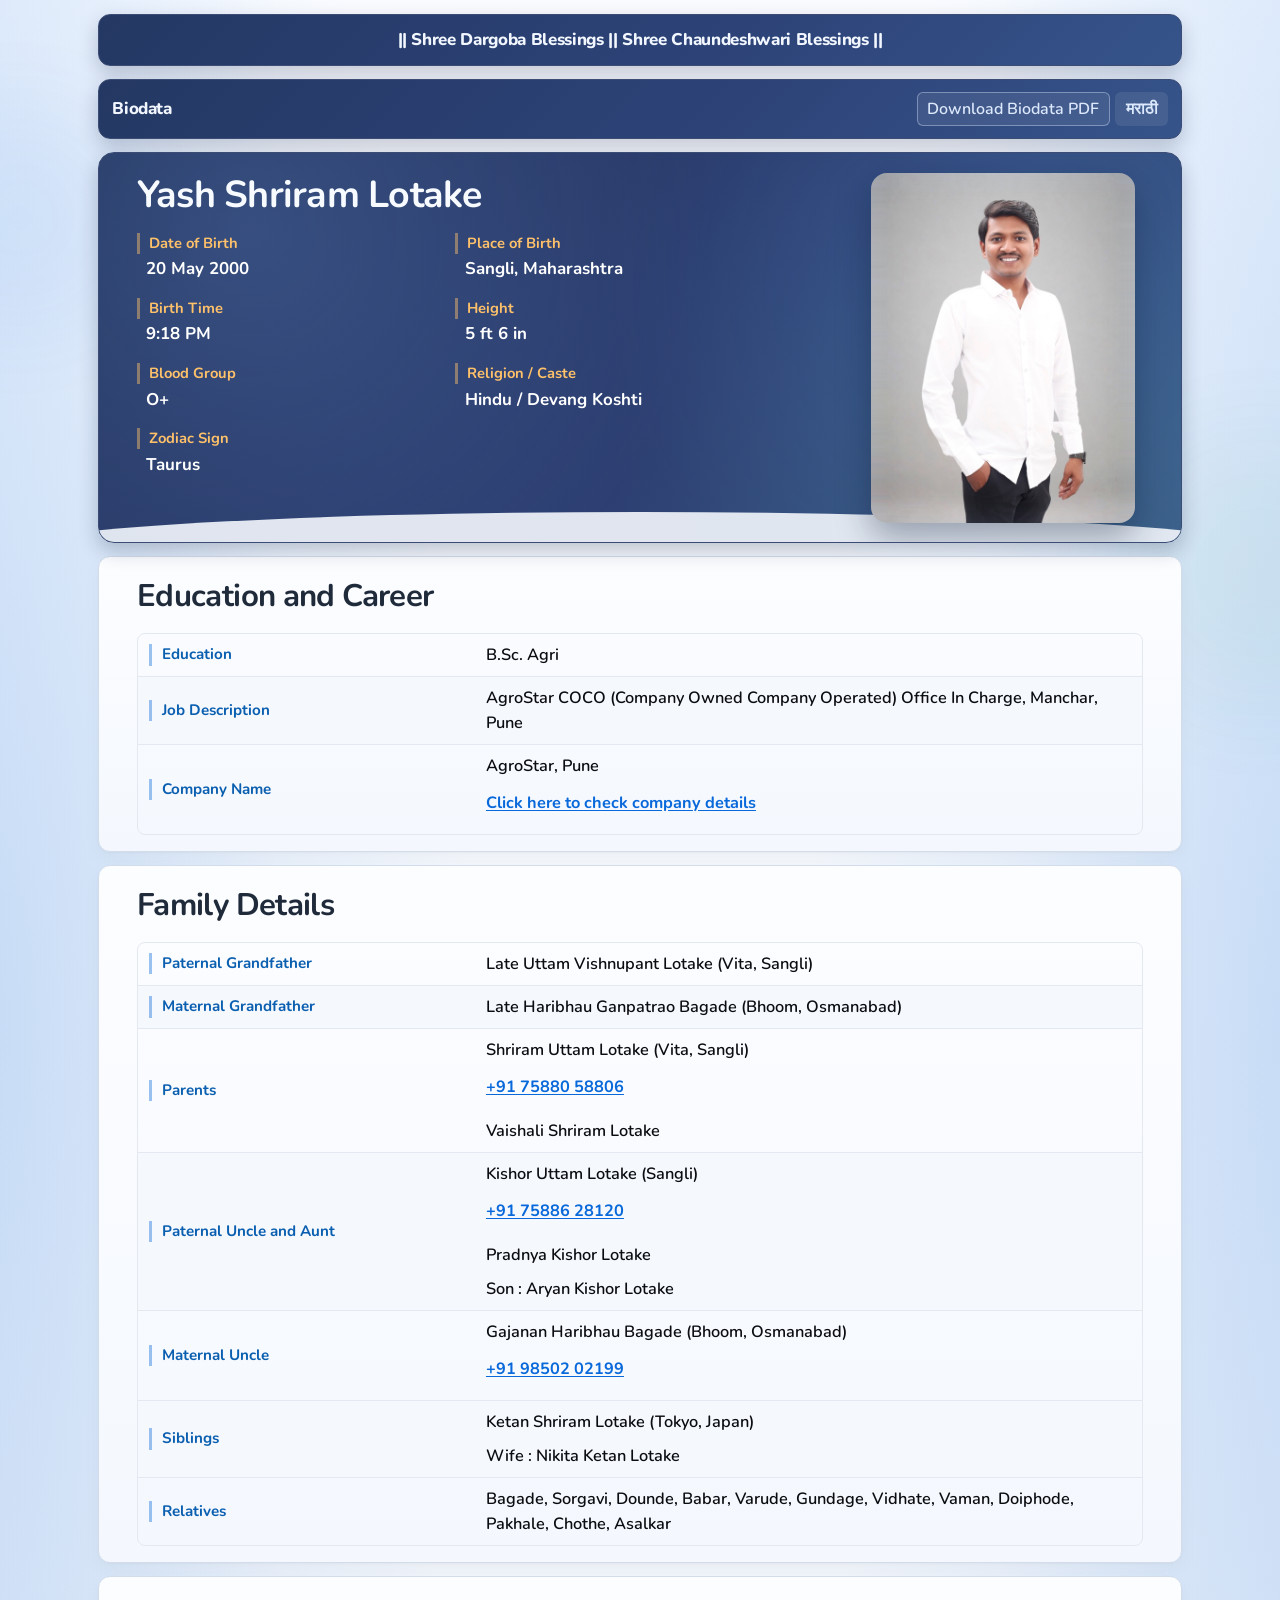
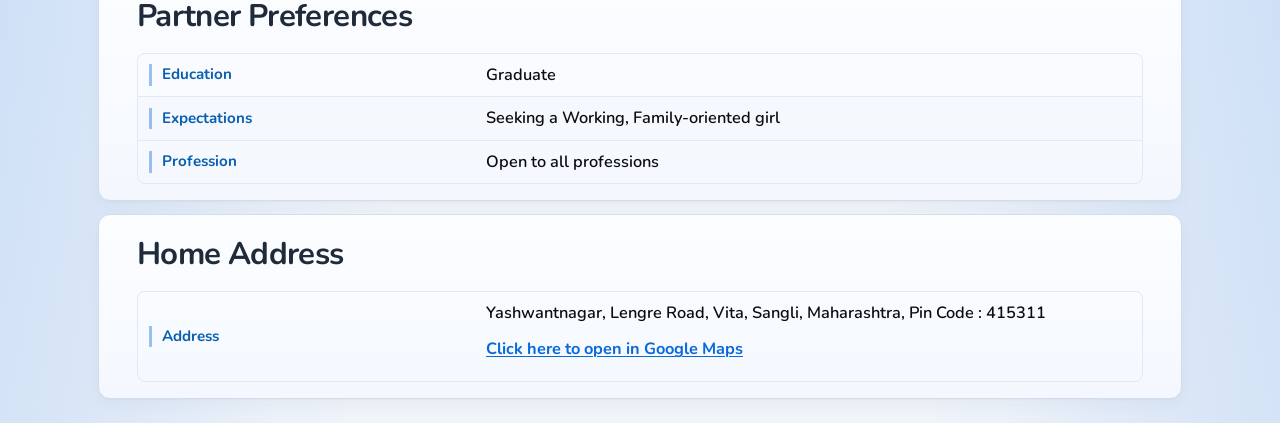
==== english/index.html @ 6226158b "Data format updated" ====
<!DOCTYPE html>
<html lang="en">
  <head>
    <meta charset="UTF-8" />
    <meta name="viewport" content="width=device-width, initial-scale=1.0, viewport-fit=cover" />
    <meta
      name="description"
      content="Marriage biodata for Yash Lotake — basic profile, family details, education, career, and partner preferences."
    />
    <title>Yash Lotake | Marriage Biodata</title>
    <meta name="color-scheme" content="light" />
    <meta name="theme-color" content="#243863" />
    <!-- Shared by direct link, not meant to be found via search (personal phone numbers below). -->
    <meta name="robots" content="noindex, nofollow" />

    <!-- TODO: replace USERNAME with your GitHub username in every absolute URL on this page. -->
    <link rel="canonical" href="https://USERNAME.github.io/biodata/english/index.html" />
    <link rel="alternate" hreflang="en" href="https://USERNAME.github.io/biodata/english/index.html" />
    <link rel="alternate" hreflang="mr" href="https://USERNAME.github.io/biodata/marathi/index.html" />
    <link rel="alternate" hreflang="x-default" href="https://USERNAME.github.io/biodata/" />

    <meta property="og:type" content="profile" />
    <meta property="og:site_name" content="Yash Lotake Biodata" />
    <meta property="og:title" content="Yash Lotake | Marriage Biodata" />
    <meta
      property="og:description"
      content="Basic profile, family details, education, career, and partner preferences."
    />
    <meta property="og:url" content="https://USERNAME.github.io/biodata/english/index.html" />
    <meta property="og:image" content="https://USERNAME.github.io/biodata/assets/Biodata_Image.jpg" />
    <meta property="og:image:width" content="890" />
    <meta property="og:image:height" content="1187" />
    <meta property="og:image:alt" content="Yash Lotake" />
    <meta property="og:locale" content="en_IN" />
    <meta property="og:locale:alternate" content="mr_IN" />
    <meta name="twitter:card" content="summary_large_image" />

    <link rel="icon" href="data:image/svg+xml,%3Csvg xmlns='http://www.w3.org/2000/svg' viewBox='0 0 100 100'%3E%3Crect width='100' height='100' rx='22' fill='%230969da'/%3E%3Ctext x='50' y='70' font-family='Arial, sans-serif' font-size='58' font-weight='700' fill='white' text-anchor='middle'%3EY%3C/text%3E%3C/svg%3E" />
    <link rel="preconnect" href="https://fonts.googleapis.com" />
    <link rel="preconnect" href="https://fonts.gstatic.com" crossorigin />
    <!-- Identical request on all three pages so both languages render from the
         same two families and share one cache entry. Devanagari earns its place
         here too: without it the मराठी switch falls back to a system face. -->
    <link
      href="https://fonts.googleapis.com/css2?family=Noto+Serif+Devanagari:wght@400;600;700;800&family=Nunito:wght@400;600;700;800&display=swap"
      rel="stylesheet"
    />
    <link rel="preload" as="image" href="../assets/Biodata_Image-560.jpg" fetchpriority="high" />
    <link rel="stylesheet" href="../styles.css" />
  </head>
  <body>
    <div class="orb orb-a" aria-hidden="true"></div>
    <div class="orb orb-b" aria-hidden="true"></div>

    <a class="skip-link" href="#profile">Skip to biodata</a>

    <div class="page-wrap">
      <!-- Family deities' invocation. A plain div, not a second <header>: two
           headers side by side would expose two banner landmarks. -->
      <div class="topbar topbar-invocation">
        <p class="brand">|| Shree Dargoba Blessings || Shree Chaundeshwari Blessings ||</p>
      </div>
      <header class="topbar">
        <div class="brand-block">
          <p class="brand">Biodata</p>
        </div>
        <nav aria-label="Primary">
          <!-- Wears the same pill as the language switch beside it. A label this
               long no longer fits one row on a 320px phone, which is why the bar
               wraps (see .topbar) and the two pills drop to a second row there. -->
          <button class="lang-switch print-btn" type="button" data-print-page>Download Biodata PDF</button>
          <a class="lang-switch" href="../marathi/index.html" lang="mr" hreflang="mr">मराठी</a>
        </nav>
      </header>

      <!-- Shown only where the button cannot work: Chrome, Firefox and Edge on
           iPhone are all Safari's engine in a different wrapper, and none of
           them implement window.print(), so the tap would otherwise do nothing
           at all. Hidden by default so it never appears where printing works. -->
      <p class="print-hint" id="print-hint" hidden>
        This browser can’t save the page as a PDF. Open the page in
        <strong>Safari</strong> and tap the button again — or use this browser’s
        <strong>Share</strong> menu, choose <strong>Print</strong>, then share the
        preview to <strong>Save to Files</strong>.
      </p>

      <main>
        <section class="hero" id="profile" aria-labelledby="profile-heading">
          <div class="hero-content">
            <h1 id="profile-heading">Yash Shriram Lotake</h1>
            <dl class="hero-stats">
              <div>
                <dt class="hero-stats-label">Date of Birth</dt>
                <dd class="hero-stats-value">
                  <time datetime="2000-05-20">20 May 2000</time>
                </dd>
              </div>
              <div>
                <dt class="hero-stats-label">Place of Birth</dt>
                <dd class="hero-stats-value">Sangli, Maharashtra</dd>
              </div>
              <div>
                <dt class="hero-stats-label">Birth Time</dt>
                <dd class="hero-stats-value">9:18 PM</dd>
              </div>
              <div>
                <dt class="hero-stats-label">Height</dt>
                <dd class="hero-stats-value">5 ft 6 in</dd>
              </div>
              <div>
                <dt class="hero-stats-label">Blood Group</dt>
                <dd class="hero-stats-value">O+</dd>
              </div>
              <div>
                <dt class="hero-stats-label">Religion / Caste</dt>
                <dd class="hero-stats-value">Hindu / Devang Koshti</dd>
              </div>
              <div>
                <dt class="hero-stats-label">Zodiac Sign</dt>
                <dd class="hero-stats-value">Taurus</dd>
              </div>
            </dl>
          </div>

          <aside class="hero-panel">
            <!-- The two shots cross-fade on a CSS-only 6s loop, 3s each. The
                 second is decorative: it is the same person, so announcing it
                 again would only repeat the first one's alt text. -->
            <div class="photo-card">
              <img
                class="profile-photo"
                src="../assets/Biodata_Image-560.jpg"
                srcset="../assets/Biodata_Image-560.jpg 560w, ../assets/Biodata_Image.jpg 890w"
                sizes="(max-width: 700px) 62vw, 280px"
                width="890"
                height="1184"
                alt="Yash Lotake"
                loading="eager"
                fetchpriority="high"
                decoding="async"
              />
              <img
                class="profile-photo"
                src="../assets/Biodata_Image_1-560.jpg"
                srcset="../assets/Biodata_Image_1-560.jpg 560w, ../assets/Biodata_Image_1.jpg 890w"
                sizes="(max-width: 700px) 62vw, 280px"
                width="890"
                height="1184"
                alt=""
                aria-hidden="true"
                loading="lazy"
                decoding="async"
              />
            </div>
          </aside>
        </section>

        <section class="section" id="education-career" aria-labelledby="education-heading">
          <div class="section-head">
            <h2 id="education-heading">Education and Career</h2>
          </div>
          <dl class="detail-grid">
            <div class="detail-row">
              <dt class="detail-key">Education</dt>
              <dd class="detail-value">B.Sc. Agri</dd>
            </div>
            <div class="detail-row">
              <dt class="detail-key">Job Description</dt>
              <dd class="detail-value">AgroStar COCO (Company Owned Company Operated) Office In Charge, Manchar, Pune</dd>
            </div>
            <div class="detail-row">
              <dt class="detail-key">Company Name</dt>
              <dd class="detail-value detail-value-stacked">
                <span>AgroStar, Pune</span>
                <a href="https://corporate.agrostar.in/" target="_blank" rel="noopener noreferrer">Click here to check company details</a>
              </dd>
            </div>
          </dl>
        </section>

        <section class="section" id="family" aria-labelledby="family-heading">
          <div class="section-head">
            <h2 id="family-heading">Family Details</h2>
          </div>
          <dl class="detail-grid">
            <div class="detail-row">
              <dt class="detail-key">Paternal Grandfather</dt>
              <dd class="detail-value detail-value-stacked">
                <span>Late Uttam Vishnupant Lotake (Vita, Sangli)</span>
              </dd>
            </div>
            <div class="detail-row">
              <dt class="detail-key">Maternal Grandfather</dt>
              <dd class="detail-value detail-value-stacked">
                <span>Late Haribhau Ganpatrao Bagade (Bhoom, Osmanabad)</span>
              </dd>
            </div>
            <div class="detail-row">
              <dt class="detail-key">Parents</dt>
              <dd class="detail-value detail-value-multi">
                <div class="detail-value-stacked">
                  <span>Shriram Uttam Lotake (Vita, Sangli)</span>
                  <span><a href="tel:+917588058806">+91 75880 58806</a></span>
                </div>
                <div class="detail-value-stacked">
                  <span>Vaishali Shriram Lotake</span>
                </div>
              </dd>
            </div>
            <div class="detail-row">
              <dt class="detail-key">Paternal Uncle and Aunt</dt>
              <dd class="detail-value detail-value-multi">
                <div class="detail-value-stacked">
                  <span>Kishor Uttam Lotake (Sangli)</span>
                  <span><a href="tel:+917588628120">+91 75886 28120</a></span>
                </div>
                <div class="detail-value-stacked">
                  <span>Pradnya Kishor Lotake</span>
                </div>
                <div class="detail-value-stacked">
                  <span>Son : Aryan Kishor Lotake</span>
                </div>
              </dd>
            </div>
            <div class="detail-row">
              <dt class="detail-key">Maternal Uncle</dt>
              <dd class="detail-value detail-value-multi">
                <div class="detail-value-stacked">
                  <span>Gajanan Haribhau Bagade (Bhoom, Osmanabad)</span>
                  <span><a href="tel:+919850202199">+91 98502 02199</a></span>
                </div>
              </dd>
            </div>
            <div class="detail-row">
              <dt class="detail-key">Siblings</dt>
              <dd class="detail-value detail-value-multi">
                <div class="detail-value-stacked">
                  <span>Ketan Shriram Lotake (Tokyo, Japan)</span>
                </div>
                <div class="detail-value-stacked">
                  <span>Wife : Nikita Ketan Lotake</span>
                </div>
              </dd>
            </div>
            <div class="detail-row">
              <dt class="detail-key">Relatives</dt>
              <dd class="detail-value">Bagade, Sorgavi, Dounde, Babar, Varude, Gundage, Vidhate, Vaman, Doiphode, Pakhale, Chothe, Asalkar</dd>
            </div>
          </dl>
        </section>

        <section class="section split" id="preferences" aria-labelledby="preferences-heading">
          <article>
            <h2 id="preferences-heading">Partner Preferences</h2>
            <dl class="detail-grid">
              <div class="detail-row">
                <dt class="detail-key">Education</dt>
                <dd class="detail-value">Graduate</dd>
              </div>
              <div class="detail-row">
                <dt class="detail-key">Expectations</dt>
                <dd class="detail-value">Seeking a Working, Family-oriented girl</dd>
              </div>
              <div class="detail-row">
                <dt class="detail-key">Profession</dt>
                <dd class="detail-value">Open to all professions</dd>
              </div>
            </dl>
          </article>
        </section>

        <section class="section split" id="address" aria-labelledby="address-heading">
          <article>
            <h2 id="address-heading">Home Address</h2>
            <dl class="detail-grid">
              <div class="detail-row">
                <dt class="detail-key">Address</dt>
                <dd class="detail-value detail-value-stacked">
                  <span>Yashwantnagar, Lengre Road, Vita, Sangli, Maharashtra, Pin Code : 415311</span>
                  <!-- Official Maps URL API rather than a maps.app.goo.gl shortlink: the
                       shortlink dies inside WhatsApp/Instagram in-app browsers, which is
                       where most people open this page from. -->
                  <a href="https://www.google.com/maps/search/?api=1&amp;query=17.2766847%2C74.5416167" target="_blank" rel="noopener noreferrer">Click here to open in Google Maps</a>
                </dd>
              </div>
            </dl>
          </article>
        </section>
      </main>
    </div>

    <!-- The PDF button. window.print() hands the page to the browser's own
         print-to-PDF engine, so the @media print rules in styles.css are what
         shape the file — no library, no server, and the output cannot drift
         from the page. Wired up here rather than with an onclick attribute so
         the button is inert if this never runs, instead of offering a download
         that fails. -->
    <script>
      // Every browser seeds the "Save as PDF" filename from document.title, and
      // nothing else can set it — so the title is swapped for the length of the
      // print call. Restored on afterprint rather than on the next line because
      // Safari returns from print() before the dialog is dismissed, which would
      // put the old title back in time for the save.
      var pdfName = "Yash_Shriram_Lotake_Biodata(English)";
      var pageTitle = document.title;

      // Every browser on iPhone and iPad is Safari's engine in someone else's
      // wrapper, and only Safari itself wires window.print() up to the print
      // sheet. In Chrome, Firefox and Edge there the function exists but does
      // nothing, so a feature test cannot catch it — the wrapper has to be named.
      // Everywhere else, including Chrome on Android, printing works.
      var iosWrapper = /CriOS|FxiOS|EdgiOS|OPiOS|GSA/.test(navigator.userAgent);

      document.querySelector("[data-print-page]").addEventListener("click", function () {
        if (iosWrapper || typeof window.print !== "function") {
          // Say so, rather than leaving a button that swallows the tap.
          document.getElementById("print-hint").hidden = false;
          return;
        }
        document.title = pdfName;
        window.print();
      });

      window.addEventListener("afterprint", function () {
        document.title = pageTitle;
      });
    </script>
  </body>
</html>
---- styles.css ----
:root {
  color-scheme: light;

  /* Surfaces */
  --bg: #eff3fa;
  --surface: #fcfdff;
  --surface-soft: #f4f8fe;
  --zebra: #f5f8fd;

  /* Ink */
  --text: #1f2a3a;
  --text-strong: #0b0d10;
  --muted: #43556d;

  /* Lines */
  --line: #d2dcea;
  --line-soft: #e4e9f1;

  /* Brand navy — used by the topbar and hero */
  --navy-1: #22325a;
  --navy-2: #2d3f72;
  --navy-3: #355383;
  --navy-topbar-1: #243863;
  --navy-topbar-2: #2d4378;
  --navy-topbar-3: #36548a;
  --navy-line: #3b4d74;
  --on-navy: #f7fbff;
  --on-navy-dim: #dce8fb;

  /* Accents */
  --accent: #2da44e;
  --accent-2: #0969da;
  --accent-ink: #0b5fb0;
  --gold: #ffc169;

  --radius-sm: 8px;
  --radius-md: 12px;
  --radius-lg: 16px;
  --content-max: 1120px;
  --gutter: clamp(0.65rem, 2.6vw, 1.1rem);
  /* Horizontal inset shared by the hero and every section below it, so section
     content starts where the hero's text starts and ends where its photo ends. */
  --pad-x: 2.4rem;
  /* Gap from a block's title to the first key beneath it — hero h1 and every
     section h2 share it so the vertical rhythm matches. */
  --title-gap: 1rem;
  --tap: 44px; /* WCAG 2.5.8 minimum touch target */
  /* The single knob for the photo's size. Fluid while it sits beside the text so
     a tablet keeps both columns; the stacked phone layout pins it (see 700px). */
  --photo-w: clamp(200px, 26vw, 280px);
  --shadow: 0 1px 2px rgba(27, 31, 36, 0.03), 0 6px 14px rgba(140, 149, 159, 0.08);
  --shadow-navy: 0 8px 20px rgba(10, 24, 58, 0.22);
}

* {
  box-sizing: border-box;
}

*::before,
*::after {
  box-sizing: border-box;
}

html {
  scroll-behavior: smooth;
  /* No `font-size` here on purpose: pinning it to 16px would override the
     reader's own browser font-size setting. Everything below is rem-based. */
  -webkit-text-size-adjust: 100%;
}

@media (prefers-reduced-motion: reduce) {
  html {
    scroll-behavior: auto;
  }

  *,
  *::before,
  *::after {
    animation-duration: 0.01ms !important;
    animation-iteration-count: 1 !important;
    transition-duration: 0.01ms !important;
  }
}

body {
  margin: 0;
  font-family: "Nunito", "Segoe UI", Helvetica, Arial, sans-serif;
  font-size: 1.01rem;
  color: var(--text);
  background:
    radial-gradient(60% 120% at 0% 50%, rgba(9, 105, 218, 0.12) 0%, rgba(9, 105, 218, 0) 62%),
    radial-gradient(60% 120% at 100% 50%, rgba(9, 105, 218, 0.12) 0%, rgba(9, 105, 218, 0) 62%),
    linear-gradient(90deg, rgba(9, 105, 218, 0.08) 0%, rgba(9, 105, 218, 0) 22%, rgba(9, 105, 218, 0) 78%, rgba(9, 105, 218, 0.08) 100%),
    linear-gradient(180deg, #f9fbff 0%, var(--bg) 100%);
  min-height: 100vh;
  min-height: 100dvh;
  /* `clip` rather than `hidden`: it contains the blurred orbs without turning
     the body into a scroll container, so `position: sticky` keeps working.
     `hidden` first as the fallback — engines that predate `clip` (Safari 15 and
     earlier, so iPhones a couple of iOS versions back) drop the line they do not
     understand and keep this one, which contains the orbs just as well. */
  overflow-x: hidden;
  overflow-x: clip;
}

/* Devanagari pages opt in by setting lang="mr" on <html>. Noto Serif Devanagari
   rather than a sans companion to Nunito: both shape ष्ट्र (महाराष्ट्र) the same
   way, but the sans draws the stacked ट्र small and indistinct at body size, to
   the point of reading as the wrong letter. Legibility of the script beats
   matching the Latin page's texture. Spacing stays at the shared values, so the
   two pages still line up row for row. */
:lang(mr) body,
:lang(mr) h1,
:lang(mr) h2,
:lang(mr) h3,
:lang(mr) .brand {
  font-family: "Noto Serif Devanagari", "Nunito", "Segoe UI", sans-serif;
}

:lang(mr) body {
  font-feature-settings: "liga" 1, "clig" 1, "locl" 1;
  text-rendering: optimizeLegibility;
}

h1,
h2,
h3,
.brand {
  font-family: inherit;
  letter-spacing: -0.02em;
}

p,
li,
dd {
  line-height: 1.56;
  overflow-wrap: break-word;
}

a {
  color: inherit;
  text-decoration: none;
  /* Kills the ~300ms tap delay some Android browsers still apply, and replaces
     the default grey flash with the page's own blue. */
  touch-action: manipulation;
  -webkit-tap-highlight-color: rgba(9, 105, 218, 0.18);
}

:focus-visible {
  outline: 2px solid var(--accent-2);
  outline-offset: 2px;
  border-radius: 4px;
}

img {
  max-width: 100%;
  height: auto;
  display: block;
}

/* Keyboard users can jump straight past the nav to the biodata itself. */
.skip-link {
  position: absolute;
  left: 0.5rem;
  top: -100%;
  z-index: 999;
  padding: 0.7rem 1rem;
  border-radius: var(--radius-sm);
  background: var(--accent-2);
  color: #fff;
  font-weight: 700;
  transition: top 0.15s ease;
}

.skip-link:focus {
  top: 0.5rem;
}

.page-wrap {
  width: min(var(--content-max), 100%);
  margin: 0 auto;
  /* env() is 0 everywhere except a notched/rounded phone, where `max()` widens
     the gutter so a landscape iPhone can't tuck a card under the sensor housing
     or the home indicator. Needs `viewport-fit=cover` on the viewport meta. */
  padding: 0.9rem max(var(--gutter), env(safe-area-inset-right)) calc(1.5rem + env(safe-area-inset-bottom))
    max(var(--gutter), env(safe-area-inset-left));
}

.topbar {
  display: flex;
  align-items: center;
  justify-content: space-between;
  /* Was nowrap back when the bar held only the brand and the language switch.
     With the PDF button beside the switch the three no longer fit a 320px
     phone, and nowrap does not fail gracefully: flexbox crushes the pills into
     the brand until the text overlaps. Wrapping only engages when the row
     genuinely runs out of width, so wide screens are untouched and a narrow one
     drops the pills onto their own right-aligned second row. */
  flex-wrap: wrap;
  gap: 0.7rem;
  margin-bottom: 0.85rem;
  padding: 0.72rem 0.85rem;
  border-radius: var(--radius-md);
  border: 1px solid var(--navy-line);
  background: linear-gradient(135deg, var(--navy-topbar-1) 0%, var(--navy-topbar-2) 58%, var(--navy-topbar-3) 100%);
  box-shadow: var(--shadow-navy);
  /* Prefixed first: Safari on both macOS and iOS still ships this only behind
     -webkit-, so without it the bar loses the blur on every Apple device. */
  -webkit-backdrop-filter: blur(4px);
  backdrop-filter: blur(4px);
}

.topbar .brand {
  color: #f2f7ff;
}

/* The invocation bar carries one line and no switch, so the two-item
   space-between layout has nothing to push apart — centre it instead. */
.topbar-invocation {
  justify-content: center;
  text-align: center;
}

/* Give the line the whole row, so the centring is done by `text-align` on each
   line rather than by however flexbox distributes the leftover space. The two
   part company as soon as the text wraps — which it does at iPhone widths,
   where the invocation runs to two lines and the bar was left looking
   off-centre. `min-width: 0` is the other half: without it a flex item refuses
   to shrink below its longest word, so on a narrow screen the line overflowed
   the bar to the right instead of wrapping inside it. */
.topbar-invocation .brand {
  flex: 1 1 100%;
  min-width: 0;
}

/* Only ever visible after a tap the browser could not honour, so it is styled as
   a quiet note rather than an alert — nothing has gone wrong, the reader just
   needs a different route to the same file. Sits directly under the bar holding
   the button it explains. */
.print-hint {
  margin: -0.35rem 0 0.85rem;
  padding: 0.6rem 0.8rem;
  border: 1px solid var(--line);
  border-left: 3px solid var(--accent-2);
  border-radius: var(--radius-sm);
  background: var(--surface);
  color: var(--muted);
  font-size: 0.95rem;
  line-height: 1.5;
}

.print-hint strong {
  color: var(--text-strong);
}

.topbar :focus-visible,
.hero :focus-visible {
  outline-color: #ffffff;
}

.brand {
  margin: 0;
  font-size: 1.06rem;
  font-weight: 800;
}

.brand-block {
  display: grid;
  gap: 0.2rem;
  align-content: center;
  /* Lets the brand be the side that gives if a width ever gets tight, so the
     switch keeps its full pill instead of being squeezed. */
  min-width: 0;
}

/* Scoped to .topbar on purpose — a bare `nav` selector also caught the
   language chooser's <nav>, whose hover state then lost to `nav a:hover`. */
.topbar nav {
  display: flex;
  flex-wrap: nowrap;
  gap: 0.35rem;
  align-items: center;
  justify-content: flex-end;
  /* Never shrinks and always hugs the right edge, whatever the brand does. */
  flex: 0 0 auto;
  margin-left: auto;
}

.topbar nav a,
.lang-switch {
  display: inline-flex;
  align-items: center;
  min-height: 2.15rem;
  font-size: 1rem;
  font-weight: 600;
  color: var(--on-navy-dim);
  text-decoration: none;
  padding: 0.26rem 0.58rem;
  border-radius: 6px;
  border: 1px solid transparent;
  transition: background-color 0.18s ease, color 0.18s ease, border-color 0.18s ease;
}

/* Hover is gated behind an actual pointer: on a touchscreen the style would
   latch after a tap and sit there looking stuck until something else is tapped. */
@media (hover: hover) {
  .topbar nav a:hover,
  .lang-switch:hover {
    color: #ffffff;
    background: rgba(255, 255, 255, 0.13);
    border-color: rgba(214, 229, 250, 0.45);
  }
}

/* The feedback a finger gets — fires on every device, releases on lift. */
.topbar nav a:active,
.lang-switch:active {
  color: #ffffff;
  background: rgba(255, 255, 255, 0.22);
  border-color: rgba(214, 229, 250, 0.6);
  transform: scale(0.97);
}

/* Fixed in the top-right corner of the bar at every width; the standing outline
   is what marks it as the one thing on the page that is tappable. */
.lang-switch {
  white-space: nowrap;
  border-color: rgba(214, 229, 250, 0.4);
  background: rgba(255, 255, 255, 0.08);
}

/* Carries .lang-switch for the pill itself, so background, border, radius,
   padding, height and hover/active states all come from the same place as the
   language switch. What is left here is the type: a <button> takes none of the
   page's font from its ancestors — every browser substitutes its own UI face at
   its own size — and brings a UA background and border of its own. Restating
   the four type properties and switching the appearance off is what makes the
   two pills indistinguishable rather than merely similar. It stays a button,
   not a link, because it triggers an action instead of navigating. Hidden in
   print along with the rest of the nav. */
.print-btn {
  font-family: inherit;
  font-size: 1rem;
  font-weight: 600;
  line-height: inherit;
  letter-spacing: inherit;
  cursor: pointer;
  -webkit-appearance: none;
  appearance: none;
}

main {
  display: grid;
  gap: 0.82rem;
}

.hero {
  display: flex;
  /* Data on the left, photo on the right — the markup order already matches, so
     no reordering is needed here. Narrow viewports stack instead (see 820px). */
  flex-direction: row;
  flex-wrap: nowrap;
  align-items: flex-start;
  justify-content: space-between;
  gap: 1.8rem;
  border: 1px solid var(--navy-line);
  border-radius: var(--radius-lg);
  background: linear-gradient(135deg, var(--navy-1) 0%, var(--navy-2) 58%, var(--navy-3) 100%);
  box-shadow: 0 8px 20px rgba(10, 24, 58, 0.24);
  padding: 1.2rem var(--pad-x);
  position: relative;
  overflow: hidden;
}

.hero::before {
  content: "";
  position: absolute;
  inset: 0;
  background:
    radial-gradient(circle at 14% 20%, rgba(126, 179, 255, 0.2), transparent 46%),
    radial-gradient(circle at 84% 34%, rgba(93, 158, 255, 0.18), transparent 42%),
    radial-gradient(circle at 88% 82%, rgba(107, 199, 155, 0.14), transparent 44%);
  pointer-events: none;
}

.hero::after {
  content: "";
  position: absolute;
  left: -10%;
  right: -10%;
  bottom: -52px;
  height: 82px;
  background: var(--bg);
  border-radius: 50%;
  opacity: 0.92;
  pointer-events: none;
  z-index: 1;
}

.section {
  border: 1px solid var(--line);
  border-radius: var(--radius-md);
  background: linear-gradient(180deg, var(--surface) 0%, var(--surface-soft) 100%);
  box-shadow: var(--shadow);
  padding: clamp(0.72rem, 2vw, 1rem) var(--pad-x);
}

.hero-content,
.hero-panel {
  min-width: 0;
  padding: 0;
  position: relative;
  z-index: 2;
}

.hero-content {
  /* Takes whatever the photo leaves; `min-width: 0` above lets it actually shrink. */
  flex: 1 1 auto;
}

.hero-panel {
  display: flex;
  justify-content: center;
  /* Centred against the text column: on a narrow tablet the photo is shorter
     than the details beside it, and top-aligning would leave a lopsided gap. */
  align-self: center;
  /* No grow, no shrink — the photo is the same size on a phone as on a desktop. */
  flex: 0 0 auto;
  width: var(--photo-w);
}

.hero h1 {
  margin: 0;
  font-size: clamp(1.85rem, 3vw, 2.35rem);
  max-width: 24ch;
  line-height: 1.18;
  text-wrap: balance;
  color: var(--on-navy);
}

.hero-stats {
  display: grid;
  /* Always two columns, phone included. `minmax(0, 1fr)` rather than a min track
     width is what keeps it there: a long value wraps inside its own column
     instead of forcing the pair into a single stacked run. */
  grid-template-columns: repeat(2, minmax(0, 1fr));
  column-gap: 1.8rem;
  row-gap: 1.05rem;
  margin: var(--title-gap) 0 1.05rem;
  padding: 0;
  max-width: 38rem;
}

.hero-stats > div {
  display: flex;
  flex-direction: column;
  gap: 0.3rem;
  min-width: 0;
}

.hero-stats-label {
  font-size: 0.92rem;
  font-weight: 700;
  color: var(--gold);
  border-left: 3px solid rgba(255, 193, 105, 0.45);
  padding-left: 0.55rem;
  line-height: 1.4;
}

.hero-stats-value {
  margin: 0;
  font-size: 1.06rem;
  font-weight: 700;
  color: #ffffff;
  line-height: 1.35;
  padding-left: 0.58rem;
}

.photo-card {
  /* Shrinks to the photo rather than filling the panel: the image is narrower
     than the column now, and a full-width card would leave `::after`'s glow and
     inset shadow hanging over empty navy beside it. */
  width: fit-content;
  max-width: 100%;
  margin: 0 auto;
  /* Both shots share one grid cell so they stack for the cross-fade. Unlike
     absolute positioning this still contributes to the card's intrinsic size,
     so `fit-content` above resolves to the photo rather than collapsing. */
  display: grid;
  justify-items: center;
  position: relative;
}

.photo-card::after {
  content: "";
  position: absolute;
  inset: 0;
  border-radius: var(--radius-lg);
  background: radial-gradient(120% 120% at 50% 50%, rgba(43, 67, 111, 0) 62%, rgba(79, 114, 178, 0.2) 100%);
  box-shadow: inset 0 0 28px rgba(174, 205, 255, 0.18);
  pointer-events: none;
}

.profile-photo {
  /* Height is pinned to what the old 4/5 box occupied, so the hero keeps its
     original proportions. Both files are cut to 890x1184, so one ratio serves
     every slide, `cover` has nothing to trim, and the frame is identical from
     shot to shot. Keep new photos to that ratio — pad rather than crop them,
     the way the studio shot's own grey backdrop was extended sideways. */
  height: calc(var(--photo-w) * 1.25);
  width: auto;
  max-width: 100%;
  margin: 0 auto;
  aspect-ratio: 890 / 1184;
  grid-area: 1 / 1;
  object-fit: cover;
  object-position: center;
  border-radius: var(--radius-lg);
  box-shadow: 0 14px 34px rgba(9, 19, 45, 0.35);
  /* No soft-edge mask here on purpose: the studio shot's light grey backdrop
     dissolved into the navy hero at the edges and read as a washed-out white
     halo. A clean rounded edge keeps the backdrop looking deliberate. */
  display: block;
  animation: photo-cycle 6s ease-in-out infinite;
}

.profile-photo:nth-of-type(1) {
  /* Base state, not just a starting frame: it is what shows when the animation
     is off (reduced motion, print, no support) — see the overrides below. */
  opacity: 1;
}

.profile-photo:nth-of-type(2) {
  opacity: 0;
  /* Negative delay starts it half a cycle in, so it is already mid-gap when the
     first slide is showing — no blank beat before the first hand-off. */
  animation-delay: -3s;
}

/* 3s held per shot out of a 6s loop, with the hand-off inside the last ~0.4s so
   the cross-fade reads as a dissolve rather than a blink. */
@keyframes photo-cycle {
  0%,
  43% {
    opacity: 1;
  }
  50%,
  93% {
    opacity: 0;
  }
  100% {
    opacity: 1;
  }
}

/* Motion is decorative here — the biodata reads identically on one photo, so
   honour the request to stop it and just hold the first shot. */
@media (prefers-reduced-motion: reduce) {
  .profile-photo {
    animation: none;
  }
}

.section-head h2,
.split h2 {
  margin: 0.2rem 0 var(--title-gap);
  font-size: clamp(1.4rem, 2.5vw, 1.95rem);
  line-height: 1.3;
}

.split {
  display: grid;
  grid-template-columns: repeat(2, minmax(0, 1fr));
  gap: 0.62rem;
  align-items: stretch;
}

.split > * {
  min-width: 0;
}

.split article:only-child {
  grid-column: 1 / -1;
}

.split article {
  height: 100%;
}

.detail-grid {
  display: grid;
  gap: 0;
  margin: 0;
  border: 1px solid var(--line-soft);
  border-radius: var(--radius-sm);
  overflow: hidden;
}

.detail-row {
  display: grid;
  grid-template-columns: minmax(150px, 0.85fr) minmax(0, 1.7fr);
  gap: 0.9rem;
  align-items: center;
  padding: 0.56rem 0.7rem;
  border-bottom: 1px solid var(--line-soft);
}

.detail-row:last-child {
  border-bottom: 0;
}

.detail-row:nth-child(even) {
  background: var(--zebra);
}

.detail-key,
.detail-value {
  margin: 0;
  padding: 0;
  border: 0;
  background: none;
  min-width: 0;
  overflow-wrap: break-word;
}

.detail-key {
  font-size: 0.95rem;
  font-weight: 700;
  color: var(--accent-ink);
  border-left: 3px solid rgba(9, 105, 218, 0.4);
  padding-left: 0.6rem;
  line-height: 1.4;
}

.detail-value {
  font-size: 1.02rem;
  font-weight: 600;
  color: var(--text-strong);
  line-height: 1.5;
}

.detail-value-stacked {
  display: flex;
  flex-direction: column;
  gap: 0.15rem;
}

.detail-value-multi {
  display: flex;
  flex-direction: column;
  gap: 0.6rem;
}

.detail-grid a {
  display: inline-flex;
  align-items: center;
  min-height: var(--tap);
  color: var(--accent-2);
  font-weight: 700;
  text-decoration: underline;
  text-underline-offset: 2px;
}

@media (hover: hover) {
  .detail-grid a:hover {
    color: #084b9e;
  }
}

.detail-grid a:active {
  color: #084b9e;
  background: rgba(9, 105, 218, 0.1);
  border-radius: 4px;
}

.orb {
  position: fixed;
  border-radius: 999px;
  filter: blur(55px);
  z-index: -1;
  opacity: 0.16;
}

.orb-a {
  width: 220px;
  height: 220px;
  left: -90px;
  top: 12%;
  background: rgba(9, 105, 218, 0.35);
}

.orb-b {
  width: 280px;
  height: 280px;
  right: -120px;
  top: 48%;
  background: rgba(45, 164, 78, 0.3);
}

/* Small laptops. */
@media (max-width: 1024px) {
  .hero {
    gap: 1.6rem;
  }
}

/* Tablets. */
@media (max-width: 960px) {
  .hero {
    gap: 1.2rem;
  }

  .hero h1 {
    font-size: clamp(1.7rem, 4.5vw, 2.15rem);
    max-width: none;
  }

  .hero-stats {
    max-width: none;
  }

  .hero::after {
    display: none;
  }
}

/* Preference pairs stop fitting side by side. */
@media (max-width: 820px) {
  .split {
    grid-template-columns: 1fr;
  }
}

/* Phones — too narrow for the photo to sit beside the text, so it moves on top
   and the details run full width underneath. Tablets and landscape phones stay
   side by side. The details stay in two columns either way. */
@media (max-width: 700px) {
  :root {
    --pad-x: 0.8rem;
    /* Fixed once stacked: full width is available, so nothing has to give. */
    --photo-w: 240px;
  }

  body {
    font-size: 1rem;
  }

  .topbar {
    padding: 0.66rem;
  }

  .hero {
    flex-direction: column;
    align-items: center;
    padding: 0.8rem;
    gap: 0.9rem;
  }

  /* Photo above the text once stacked, while the markup keeps the heading first
     so screen readers still hear the name before the photo. */
  .hero-panel {
    order: -1;
  }

  /* Full width under the photo. The details stay left-aligned — the gold rails
     down the left of each label are what make two narrow columns scannable. */
  .hero-content {
    width: 100%;
  }

  /* Only the name centers, to sit on the same axis as the photo above it. */
  .hero h1 {
    text-align: center;
  }

  /* Still the desktop grid, so each pair keeps its partner on the same line.
     The columns take their width from their own content and the pair of them is
     centred as a unit, which is what lets every entry in a column start on one
     line while the block as a whole still sits centred under the name. The `0`
     minimum matters: without it a long value would size the track past the card
     and overflow rather than wrap.
     Column gap is tighter than the desktop 1.8rem: at ~320px that is the
     difference between two workable columns and two cramped ones. */
  .hero-stats {
    grid-template-columns: repeat(2, minmax(0, max-content));
    justify-content: center;
    column-gap: 0.9rem;
    margin: 1rem auto 1.05rem;
  }

  /* Value under its label. A phone column is ~140px wide, so putting the two on
     one line only worked for the short pairs and left the long ones stacking
     anyway — keeping every pair stacked is the one arrangement that stays
     consistent down to 320px.

     Centring happens on the grid above, not on each line: centring the lines
     individually would start every answer at a different x from its own title
     and from the answer above it. Aligned to the start instead, so the gold rail
     sits directly above the answer's first letter all the way down. */
  .hero-stats > div {
    align-items: flex-start;
    text-align: left;
  }

  .topbar nav a,
  .lang-switch {
    min-height: var(--tap);
  }
}

/* Narrow phones — two columns would squeeze text below a comfortable measure,
   so the value moves under its label. (Only the sections below the hero: the
   hero's own pairs keep their two columns at every width.) */
@media (max-width: 620px) {
  .detail-row {
    grid-template-columns: 1fr;
    gap: 0.15rem;
  }

  /* Indented to start on the same edge as the label text above it, so stacked
     rows keep one clean left rail instead of two. */
  .detail-value {
    padding-left: calc(0.6rem + 3px);
  }
}

/* Below this the English values are wide enough to eat the whole card, leaving
   `justify-content: center` nothing to centre with — the block filled edge to
   edge and read as left-aligned, while the shorter Marathi text centred fine.
   Capping the width keeps slack on both sides so both languages centre alike.
   Deliberately not applied any wider: from here up the block already sits well
   inside the card, and the cap would only force needless wrapping. */
@media (max-width: 460px) {
  .hero-stats {
    max-width: 19rem;
  }
}

/* Smallest phones (~320-380px) — trim nav padding to keep text legible. */
@media (max-width: 400px) {
  :root {
    /* Second and last step down. Below this the photo would start to look like
       a thumbnail, so the text column absorbs any further squeeze instead. */
    --photo-w: 200px;
  }

  .topbar nav a,
  .lang-switch {
    padding: 0.3rem 0.45rem;
    font-size: 0.92rem;
  }

  .brand {
    font-size: 1rem;
  }
}

/* Phones held sideways — width is plentiful and height is scarce, so the hero
   stays in two columns (the 700px stack never applies here) and only the gap
   tightens. Centering the photo balances it against the shorter text column. */
@media (max-height: 500px) and (orientation: landscape) {
  .hero {
    gap: 1.2rem;
    align-items: center;
  }
}

/* Printing / "Save as PDF" — many browsers omit background colors by default,
   which would leave the navy hero/topbar text unreadable (white-on-white).
   Force high-contrast dark-on-light everywhere and drop decorative chrome.
   The whole biodata is also squeezed onto a single A4 sheet: a biodata that
   arrives as two pages gets printed, stapled and read as two halves. */
@media print {
  /* Fixed rather than left to the browser's paper default: the compaction
     below is tuned to this page box, and a Letter sheet is 18mm shorter. */
  @page {
    size: A4 portrait;
    margin: 8mm 9mm;
  }

  /* Every size on the page is rem-based, so the root size is the one knob that
     scales the entire document. Set only in print — on screen this would
     override the reader's own browser font-size setting, which is why `html`
     deliberately carries no font-size at the top of this file.
     The exceptions are the two px/vw values below, retuned by hand.
     Sized to fill the sheet rather than leave a blank foot: measured against
     both languages, 12.2px still fits and 12.4px tips the English page onto a
     second sheet, so this sits one notch under the cliff. Adding a row or a
     longer value spends that margin — re-check both PDFs after. */
  html {
    font-size: 12px;
  }

  :root {
    /* Scales with the root size above, near enough to 15.8x it. */
    --photo-w: 190px;
    --pad-x: 1rem;
    --title-gap: 0.45rem;
  }

  .page-wrap {
    padding: 0;
  }

  /* The page box is ~192mm ≈ 726px, close enough to the 700px phone breakpoint
     that the hero would stack or not depending on how a given browser rounds
     mm to px. Pinned here so the PDF is the same document everywhere. */
  .hero {
    flex-direction: row;
    align-items: center;
    gap: 1.1rem;
    padding: 0.6rem var(--pad-x);
  }

  .hero-panel {
    order: 0;
    width: var(--photo-w);
  }

  .hero h1 {
    font-size: 1.95rem;
    text-align: left;
  }

  .hero-stats {
    grid-template-columns: repeat(2, minmax(0, 1fr));
    justify-content: start;
    max-width: none;
    column-gap: 1.4rem;
    row-gap: 0.5rem;
    margin: var(--title-gap) 0 0.2rem;
  }

  .hero-stats > div {
    gap: 0.1rem;
  }

  main {
    gap: 0.42rem;
  }

  .topbar {
    margin-bottom: 0.42rem;
    padding: 0.3rem 0.6rem;
  }

  .section {
    padding: 0.45rem var(--pad-x);
  }

  .section-head h2,
  .split h2 {
    margin: 0 0 0.35rem;
    font-size: 1.3rem;
  }

  .split {
    grid-template-columns: repeat(2, minmax(0, 1fr));
    gap: 0.42rem;
  }

  .detail-row {
    padding: 0.26rem 0.5rem;
    gap: 0.6rem;
  }

  .detail-value-multi {
    gap: 0.28rem;
  }

  .orb,
  .skip-link,
  /* Instructions for saving the file have no place inside the file. */
  .print-hint {
    display: none;
  }

  /* The sheet itself stays white — the page's blue wash is screen ambience and
     only makes the PDF look like a screenshot. */
  body {
    background: #ffffff;
  }

  /* The three blocks at the top — both bars and the hero — keep the site's navy
     and the type colours that belong to it: white brand, white name and values,
     gold labels. Those colours need no rules here; they come from the page once
     the overrides that used to flatten them are gone. What they do need is
     `print-color-adjust: exact`, or the browser's ink-saving pass drops the
     navy and leaves white text on white paper. It inherits, so one declaration
     covers each block's contents. */
  .topbar,
  .hero {
    -webkit-print-color-adjust: exact;
    print-color-adjust: exact;
    /* Chrome rasterises drop shadows into a PDF in tiles and leaves a pale band
       under the panel where they fail to meet; the bar's backdrop blur has
       nothing to sample once the page is flattened and bands it the same way.
       Both are lift effects for a page that scrolls, so a flat sheet loses
       nothing by dropping them. */
    box-shadow: none;
    /* Both spellings, or Safari keeps the prefixed blur it applied on screen. */
    -webkit-backdrop-filter: none;
    backdrop-filter: none;
  }

  /* Everything below the hero stays dark-on-light, which is what the cards very
     nearly are on screen anyway. */
  .section {
    background: #ffffff;
    box-shadow: none;
    border-color: #cbd5e1;
  }

  /* Both are navigation — meaningless on paper. */
  .topbar nav,
  .lang-switch {
    display: none;
  }

  /* Draws the curve that blends the hero into the page, painted in --bg. The
     sheet is white here, so it would land as a blue smear under the hero. */
  .hero::after {
    display: none;
  }

  .photo-card::after {
    display: none;
  }

  .profile-photo {
    /* Same tiling artefact as the panels above. */
    box-shadow: none;
    /* Paper cannot rotate, and without this the print lands on whatever frame
       the loop happened to be on — including a half-faded one. Stopping the
       animation falls back to the base opacities, so slide 1 always prints. */
    animation: none;
  }

  /* Tap targets are meaningless on paper and only add vertical bloat. */
  .detail-grid a {
    min-height: 0;
    color: var(--text-strong);
  }

  /* The two "Click here" links — company site and Google Maps — are screen
     controls: a sheet of paper cannot follow them, and the row above each one
     already carries the company name and the full postal address in text. The
     rule that used to print the raw URL after them goes too; the maps link
     alone ran to ~90 characters and wrapped onto two lines. Phone numbers are
     left alone: those are tel: links whose text is the information itself. */
  a[target="_blank"] {
    display: none;
  }

  /* Belt and braces: the compaction above is what makes one page fit, this is
     what keeps a card from being sliced in half if a longer value ever pushes
     the content past the sheet. */
  .hero,
  .section,
  .detail-row,
  article {
    /* Legacy name first: Safari's print path honours only `page-break-inside`,
       so on macOS and iOS this is the one doing the work. */
    page-break-inside: avoid;
    break-inside: avoid;
  }
}

/* Language chooser (root index.html) */
.chooser {
  width: min(420px, 92vw);
  text-align: center;
  border: 1px solid var(--line);
  border-radius: var(--radius-lg);
  background: linear-gradient(180deg, var(--surface) 0%, var(--surface-soft) 100%);
  box-shadow: var(--shadow);
  padding: 2rem 1.6rem;
}

.chooser h1 {
  margin: 0 0 0.3rem;
  font-size: 1.5rem;
}

.chooser p {
  margin: 0 0 1.4rem;
  color: var(--muted);
}

.chooser-links {
  display: grid;
  gap: 0.7rem;
}

.chooser-links a {
  display: flex;
  align-items: center;
  justify-content: center;
  min-height: var(--tap);
  padding: 0.7rem 1rem;
  border-radius: var(--radius-sm);
  background: var(--accent-2);
  color: #fff;
  font-weight: 700;
  text-decoration: none;
  transition: filter 0.14s ease, transform 0.14s ease;
}

@media (hover: hover) {
  .chooser-links a:hover {
    filter: brightness(0.94);
    transform: translateY(-1px);
  }
}

/* Phones get the press instead of the lift — same cue, one that touch can fire. */
.chooser-links a:active {
  filter: brightness(0.88);
  transform: translateY(1px) scale(0.99);
}

body:has(.chooser) {
  display: flex;
  align-items: center;
  justify-content: center;
  padding: max(var(--gutter), env(safe-area-inset-top)) max(var(--gutter), env(safe-area-inset-right))
    max(var(--gutter), env(safe-area-inset-bottom)) max(var(--gutter), env(safe-area-inset-left));
}
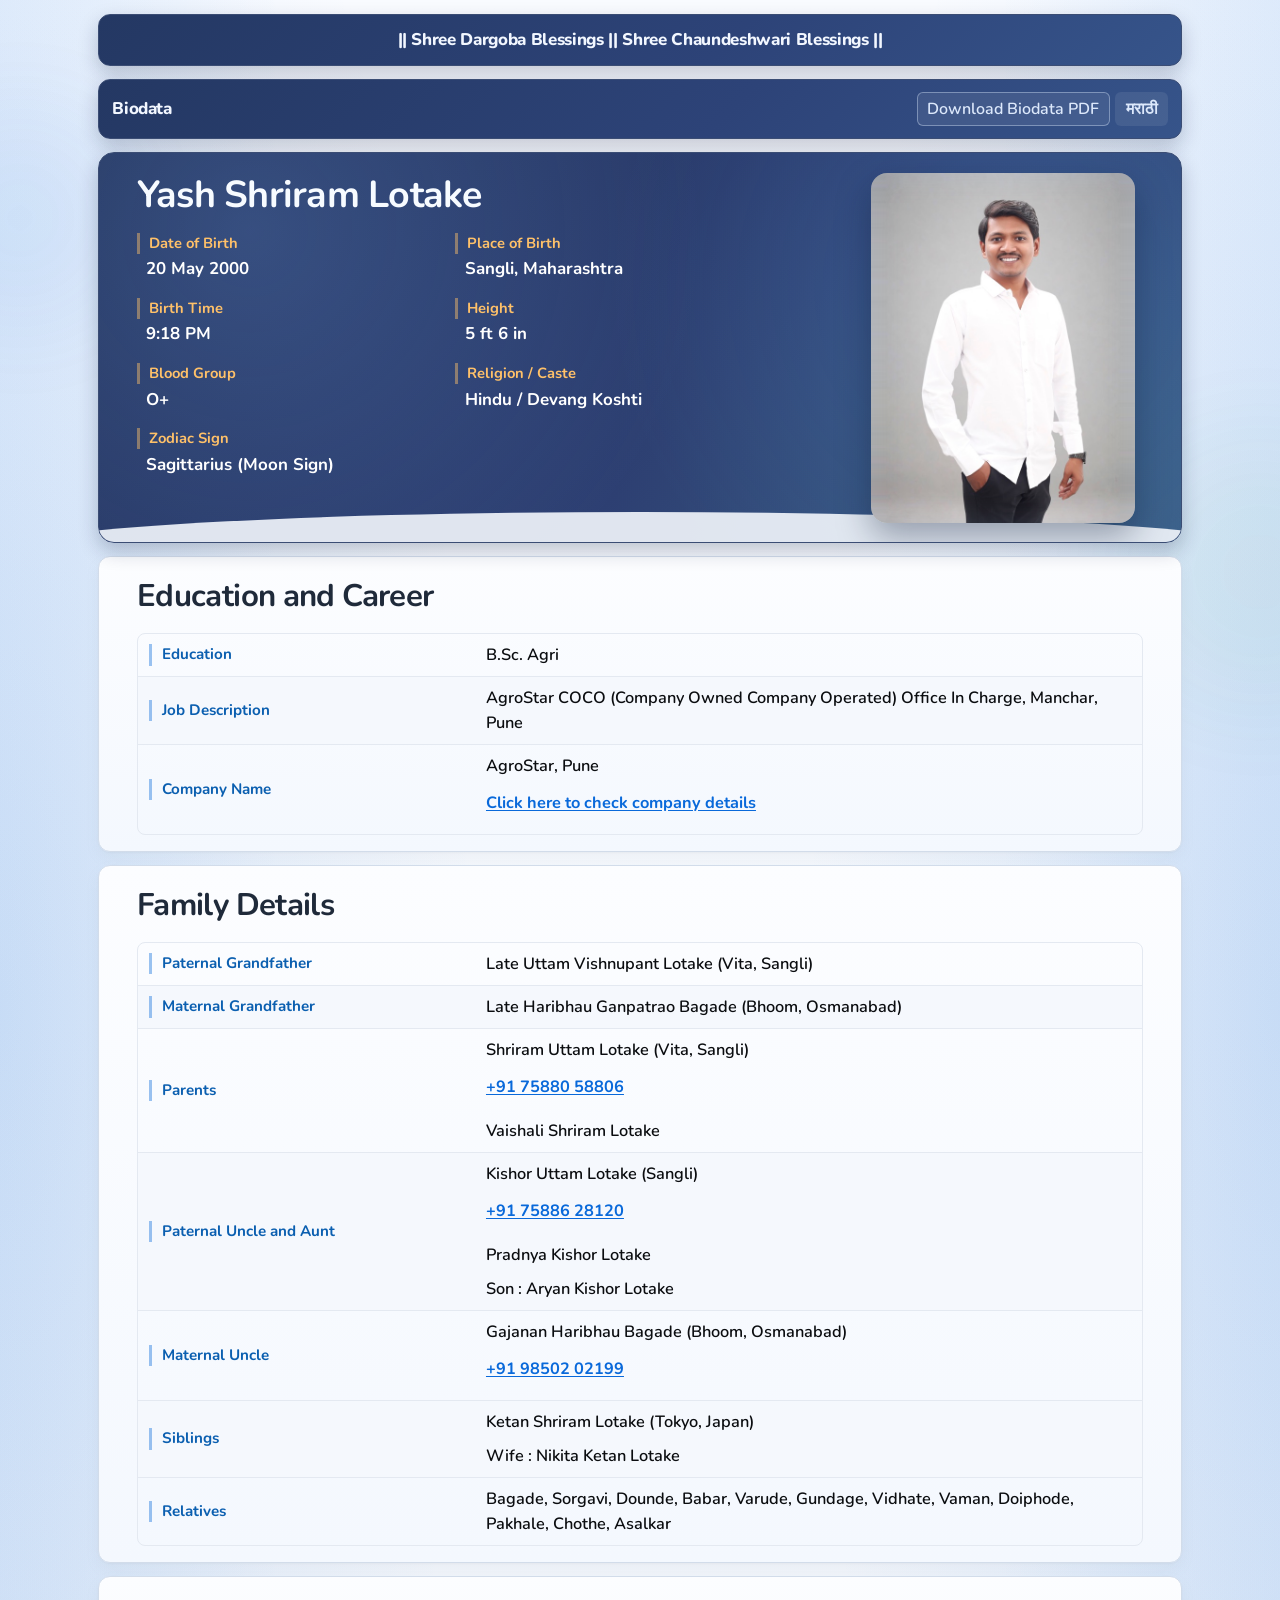
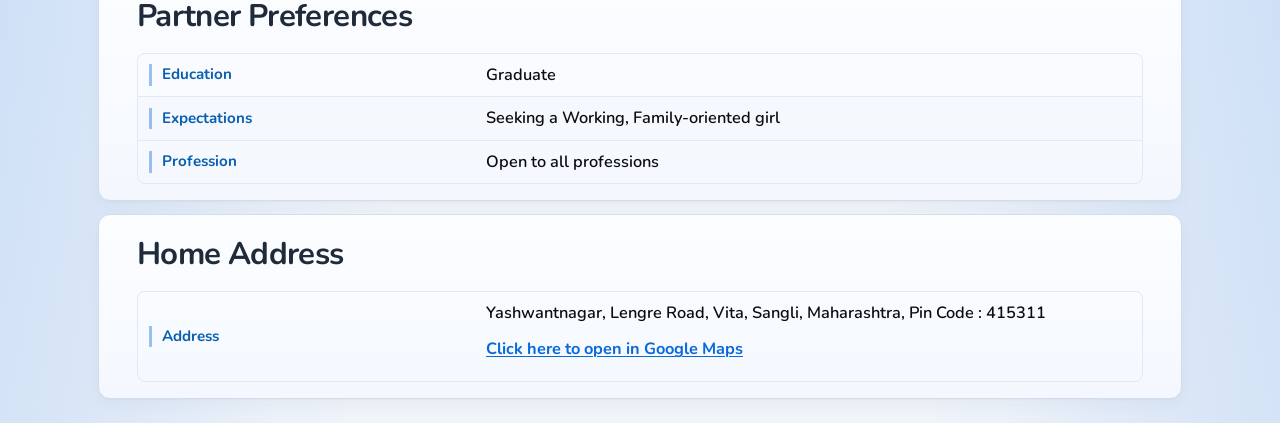
==== commit b4280b6e: "Zodiac sign corrected" ====
--- a/english/index.html
+++ b/english/index.html
@@ -73,15 +73,12 @@
         </nav>
       </header>
 
-      <!-- Shown only where the button cannot work: Chrome, Firefox and Edge on
-           iPhone are all Safari's engine in a different wrapper, and none of
-           them implement window.print(), so the tap would otherwise do nothing
-           at all. Hidden by default so it never appears where printing works. -->
+      <!-- Shown in place of the download on browsers that cannot produce the
+           file correctly. Hidden by default, so it never appears where the
+           button works. -->
       <p class="print-hint" id="print-hint" hidden>
-        This browser can’t save the page as a PDF. Open the page in
-        <strong>Safari</strong> and tap the button again — or use this browser’s
-        <strong>Share</strong> menu, choose <strong>Print</strong>, then share the
-        preview to <strong>Save to Files</strong>.
+        This browser can’t produce the one-page PDF correctly. Open this page on
+        <strong>Android phone or Computer</strong>, in <strong>Edge,Firefox,Chrome</strong> browser and tap the button there.
       </p>
 
       <main>
@@ -117,7 +114,7 @@
               </div>
               <div>
                 <dt class="hero-stats-label">Zodiac Sign</dt>
-                <dd class="hero-stats-value">Taurus</dd>
+                <dd class="hero-stats-value">Sagittarius (Moon Sign)</dd>
               </div>
             </dl>
           </div>
@@ -304,16 +301,20 @@
       var pdfName = "Yash_Shriram_Lotake_Biodata(English)";
       var pageTitle = document.title;
 
-      // Every browser on iPhone and iPad is Safari's engine in someone else's
-      // wrapper, and only Safari itself wires window.print() up to the print
-      // sheet. In Chrome, Firefox and Edge there the function exists but does
-      // nothing, so a feature test cannot catch it — the wrapper has to be named.
-      // Everywhere else, including Chrome on Android, printing works.
-      var iosWrapper = /CriOS|FxiOS|EdgiOS|OPiOS|GSA/.test(navigator.userAgent);
+      // The one-page layout depends on @page — the A4 size and the margins it
+      // is measured against. Chromium and Firefox honour it; Safari ignores it
+      // and prints on whatever paper the system is set to, at its own margins,
+      // which spills the biodata onto a second sheet. That covers every browser
+      // on iPhone and iPad too: they are all Safari in a different wrapper, and
+      // the ones that are not Safari do not implement window.print() at all.
+      // So the button is offered only where the file comes out right.
+      var ua = navigator.userAgent;
+      var isApple =
+        /iPhone|iPad|iPod/.test(ua) ||
+        (/Safari/.test(ua) && !/Chrome|Chromium|Android|CriOS|FxiOS|EdgiOS/.test(ua));
 
       document.querySelector("[data-print-page]").addEventListener("click", function () {
-        if (iosWrapper || typeof window.print !== "function") {
-          // Say so, rather than leaving a button that swallows the tap.
+        if (isApple) {
           document.getElementById("print-hint").hidden = false;
           return;
         }
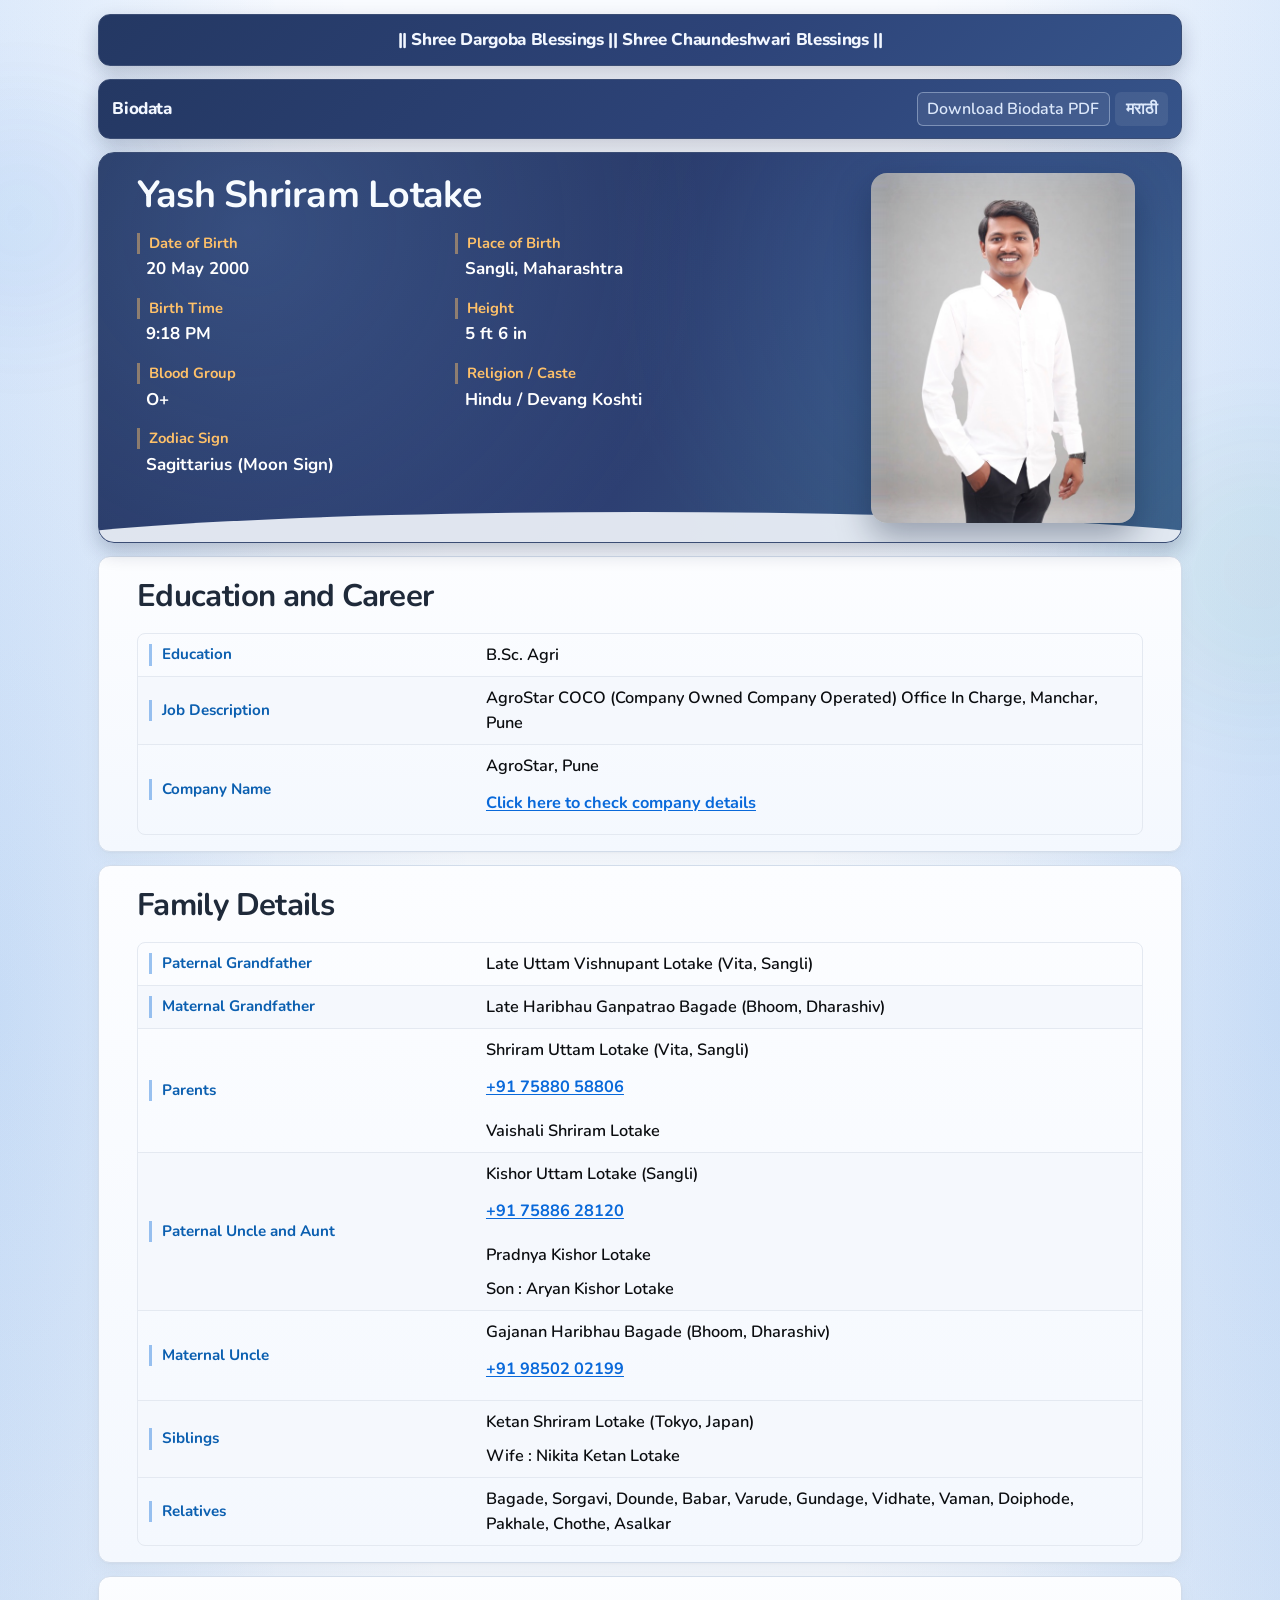
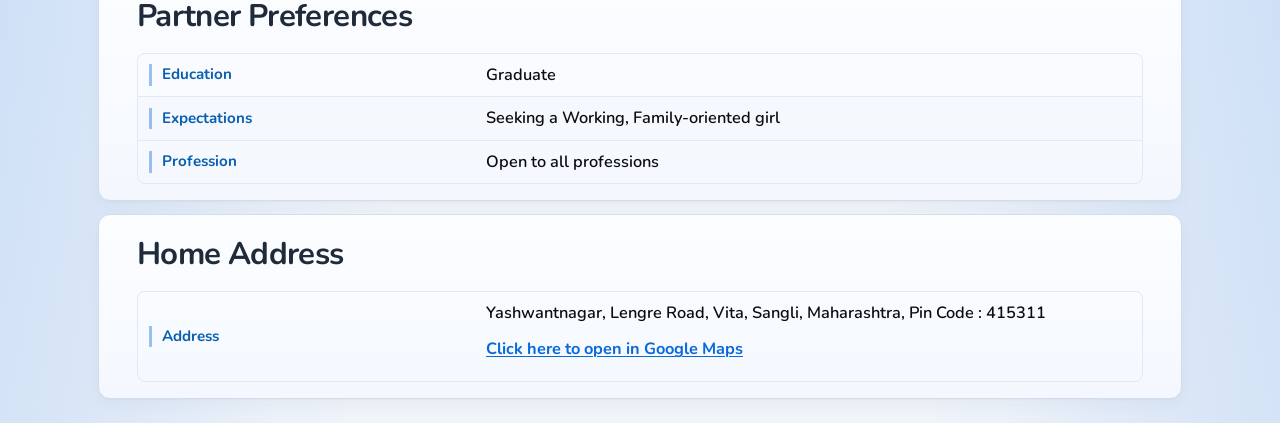
==== commit f58febd9: "Osmanabad name corrected to Dharashiv" ====
--- a/english/index.html
+++ b/english/index.html
@@ -189,7 +189,7 @@
             <div class="detail-row">
               <dt class="detail-key">Maternal Grandfather</dt>
               <dd class="detail-value detail-value-stacked">
-                <span>Late Haribhau Ganpatrao Bagade (Bhoom, Osmanabad)</span>
+                <span>Late Haribhau Ganpatrao Bagade (Bhoom, Dharashiv)</span>
               </dd>
             </div>
             <div class="detail-row">
@@ -223,7 +223,7 @@
               <dt class="detail-key">Maternal Uncle</dt>
               <dd class="detail-value detail-value-multi">
                 <div class="detail-value-stacked">
-                  <span>Gajanan Haribhau Bagade (Bhoom, Osmanabad)</span>
+                  <span>Gajanan Haribhau Bagade (Bhoom, Dharashiv)</span>
                   <span><a href="tel:+919850202199">+91 98502 02199</a></span>
                 </div>
               </dd>
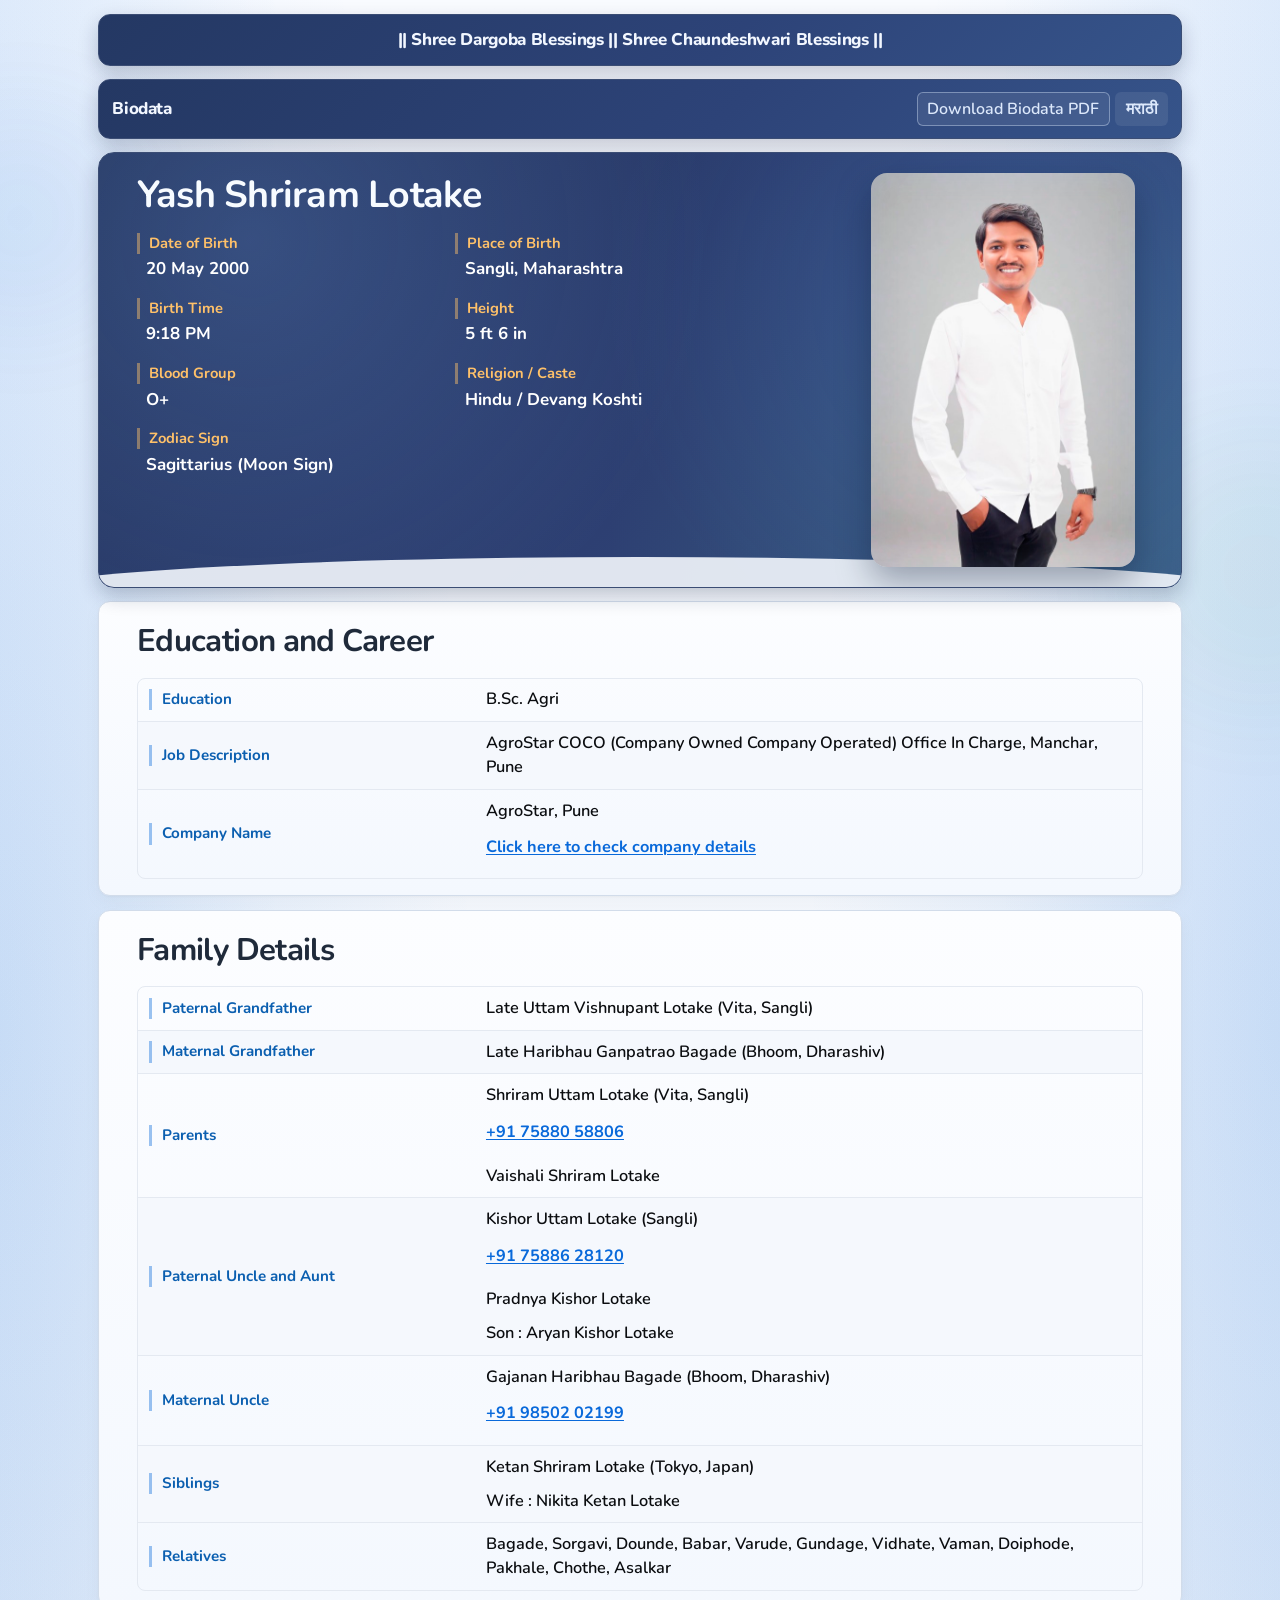
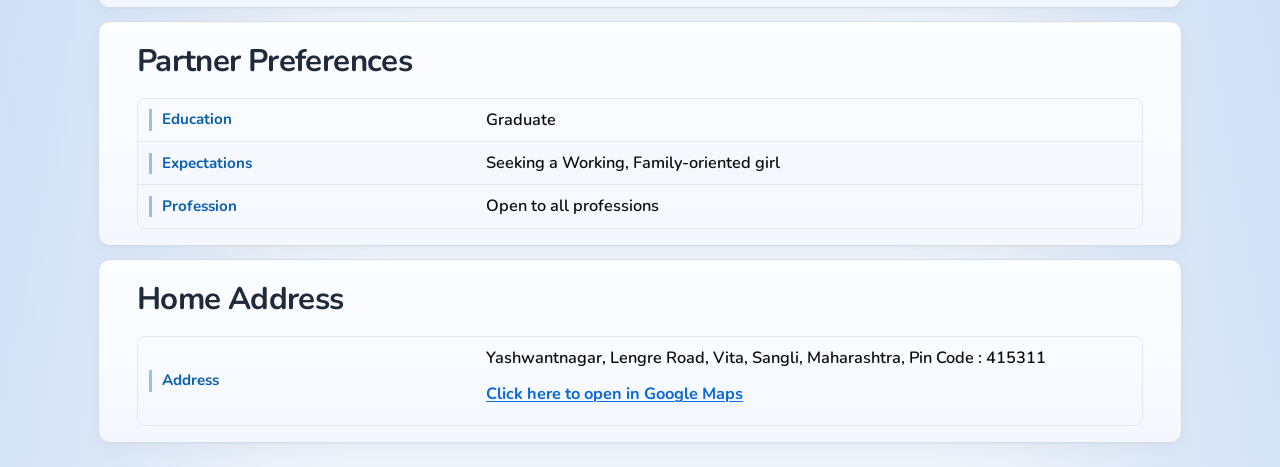
==== commit 6ff6859b: "Photo updates" ====
--- a/english/index.html
+++ b/english/index.html
@@ -130,7 +130,7 @@
                 srcset="../assets/Biodata_Image-560.jpg 560w, ../assets/Biodata_Image.jpg 890w"
                 sizes="(max-width: 700px) 62vw, 280px"
                 width="890"
-                height="1184"
+                height="1321"
                 alt="Yash Lotake"
                 loading="eager"
                 fetchpriority="high"
@@ -138,11 +138,11 @@
               />
               <img
                 class="profile-photo"
-                src="../assets/Biodata_Image_1-560.jpg"
-                srcset="../assets/Biodata_Image_1-560.jpg 560w, ../assets/Biodata_Image_1.jpg 890w"
+                src="../assets/Biodata_Image1-560.jpg"
+                srcset="../assets/Biodata_Image1-560.jpg 560w, ../assets/Biodata_Image1.jpg 752w"
                 sizes="(max-width: 700px) 62vw, 280px"
-                width="890"
-                height="1184"
+                width="752"
+                height="1142"
                 alt=""
                 aria-hidden="true"
                 loading="lazy"
--- a/styles.css
+++ b/styles.css
@@ -502,16 +502,18 @@
 }
 
 .profile-photo {
-  /* Height is pinned to what the old 4/5 box occupied, so the hero keeps its
-     original proportions. Both files are cut to 890x1184, so one ratio serves
-     every slide, `cover` has nothing to trim, and the frame is identical from
-     shot to shot. Keep new photos to that ratio — pad rather than crop them,
-     the way the studio shot's own grey backdrop was extended sideways. */
-  height: calc(var(--photo-w) * 1.25);
+  /* One box is imposed on both slides so the frame never shifts between shots.
+     2/3 is the ratio the photos themselves are near — 890x1321 and 752x1142 sit
+     within ~1% either side of it — so `cover` has almost nothing to trim and
+     neither shot needs its own `object-position`. Keep new photos to roughly
+     that shape; a squarer one would get cropped top and bottom to fit.
+     The 1.41 multiplier is what holds the rendered width at the ~263px the old
+     4/5 box occupied, so the hero's two columns keep their original balance. */
+  height: calc(var(--photo-w) * 1.41);
   width: auto;
   max-width: 100%;
   margin: 0 auto;
-  aspect-ratio: 890 / 1184;
+  aspect-ratio: 2 / 3;
   grid-area: 1 / 1;
   object-fit: cover;
   object-position: center;
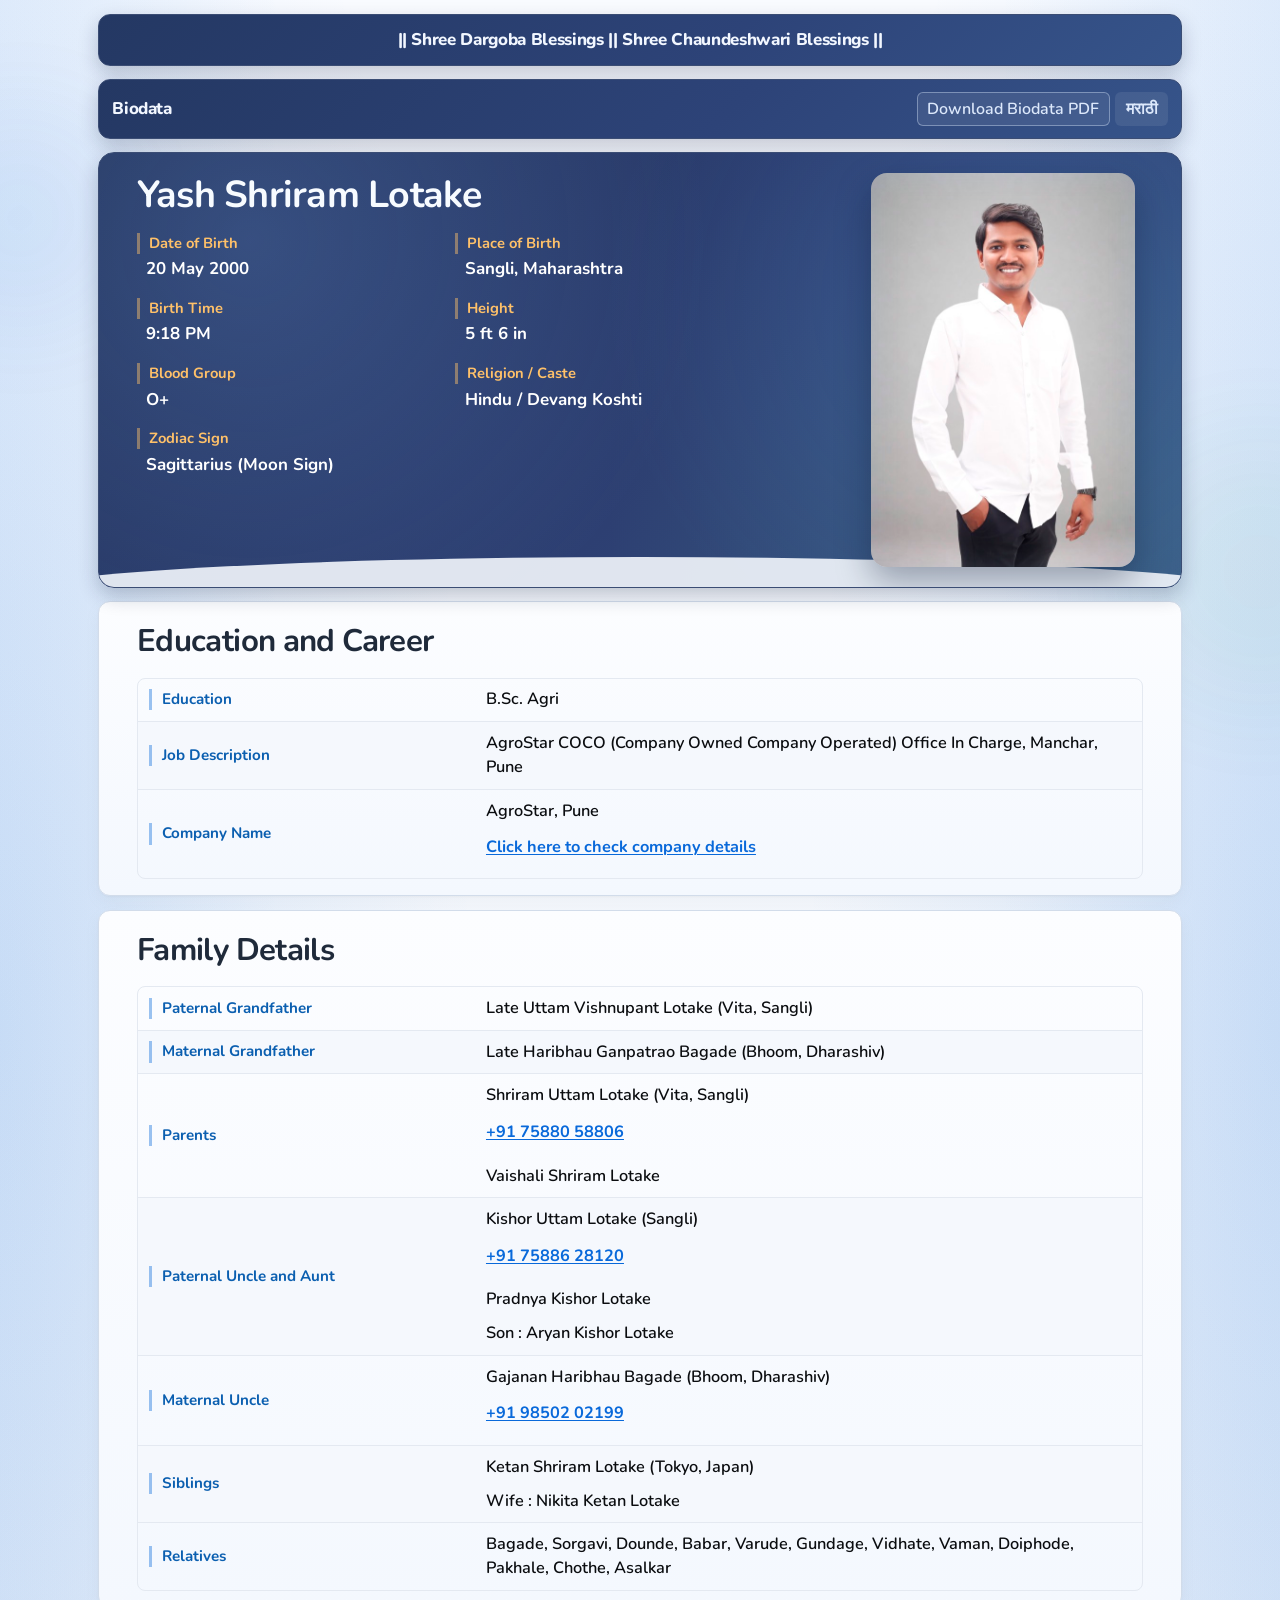
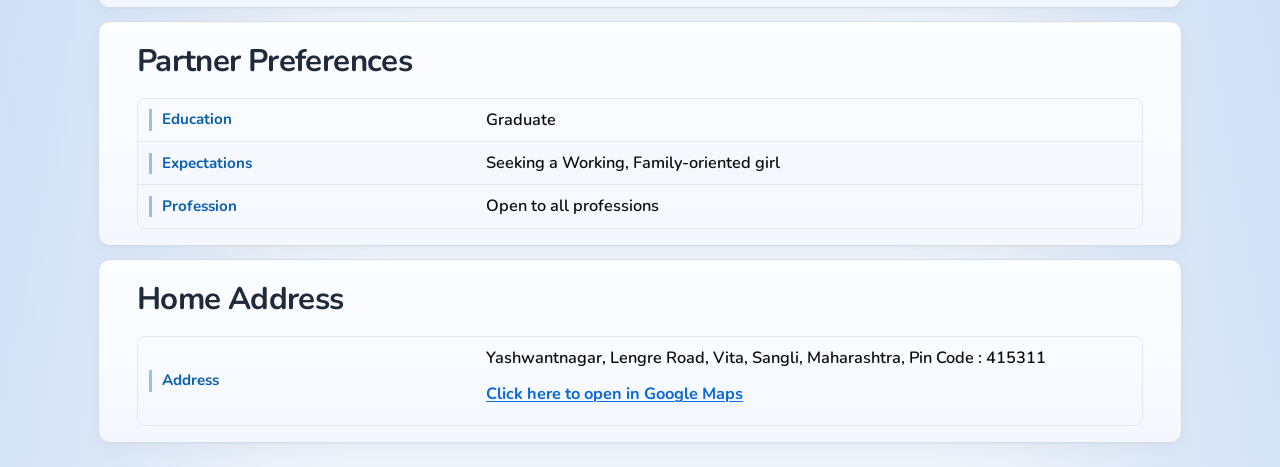
==== commit ff274327: "Photo updated" ====
--- a/english/index.html
+++ b/english/index.html
@@ -139,10 +139,10 @@
               <img
                 class="profile-photo"
                 src="../assets/Biodata_Image1-560.jpg"
-                srcset="../assets/Biodata_Image1-560.jpg 560w, ../assets/Biodata_Image1.jpg 752w"
+                srcset="../assets/Biodata_Image1-560.jpg 560w, ../assets/Biodata_Image1.jpg 796w"
                 sizes="(max-width: 700px) 62vw, 280px"
-                width="752"
-                height="1142"
+                width="796"
+                height="1208"
                 alt=""
                 aria-hidden="true"
                 loading="lazy"
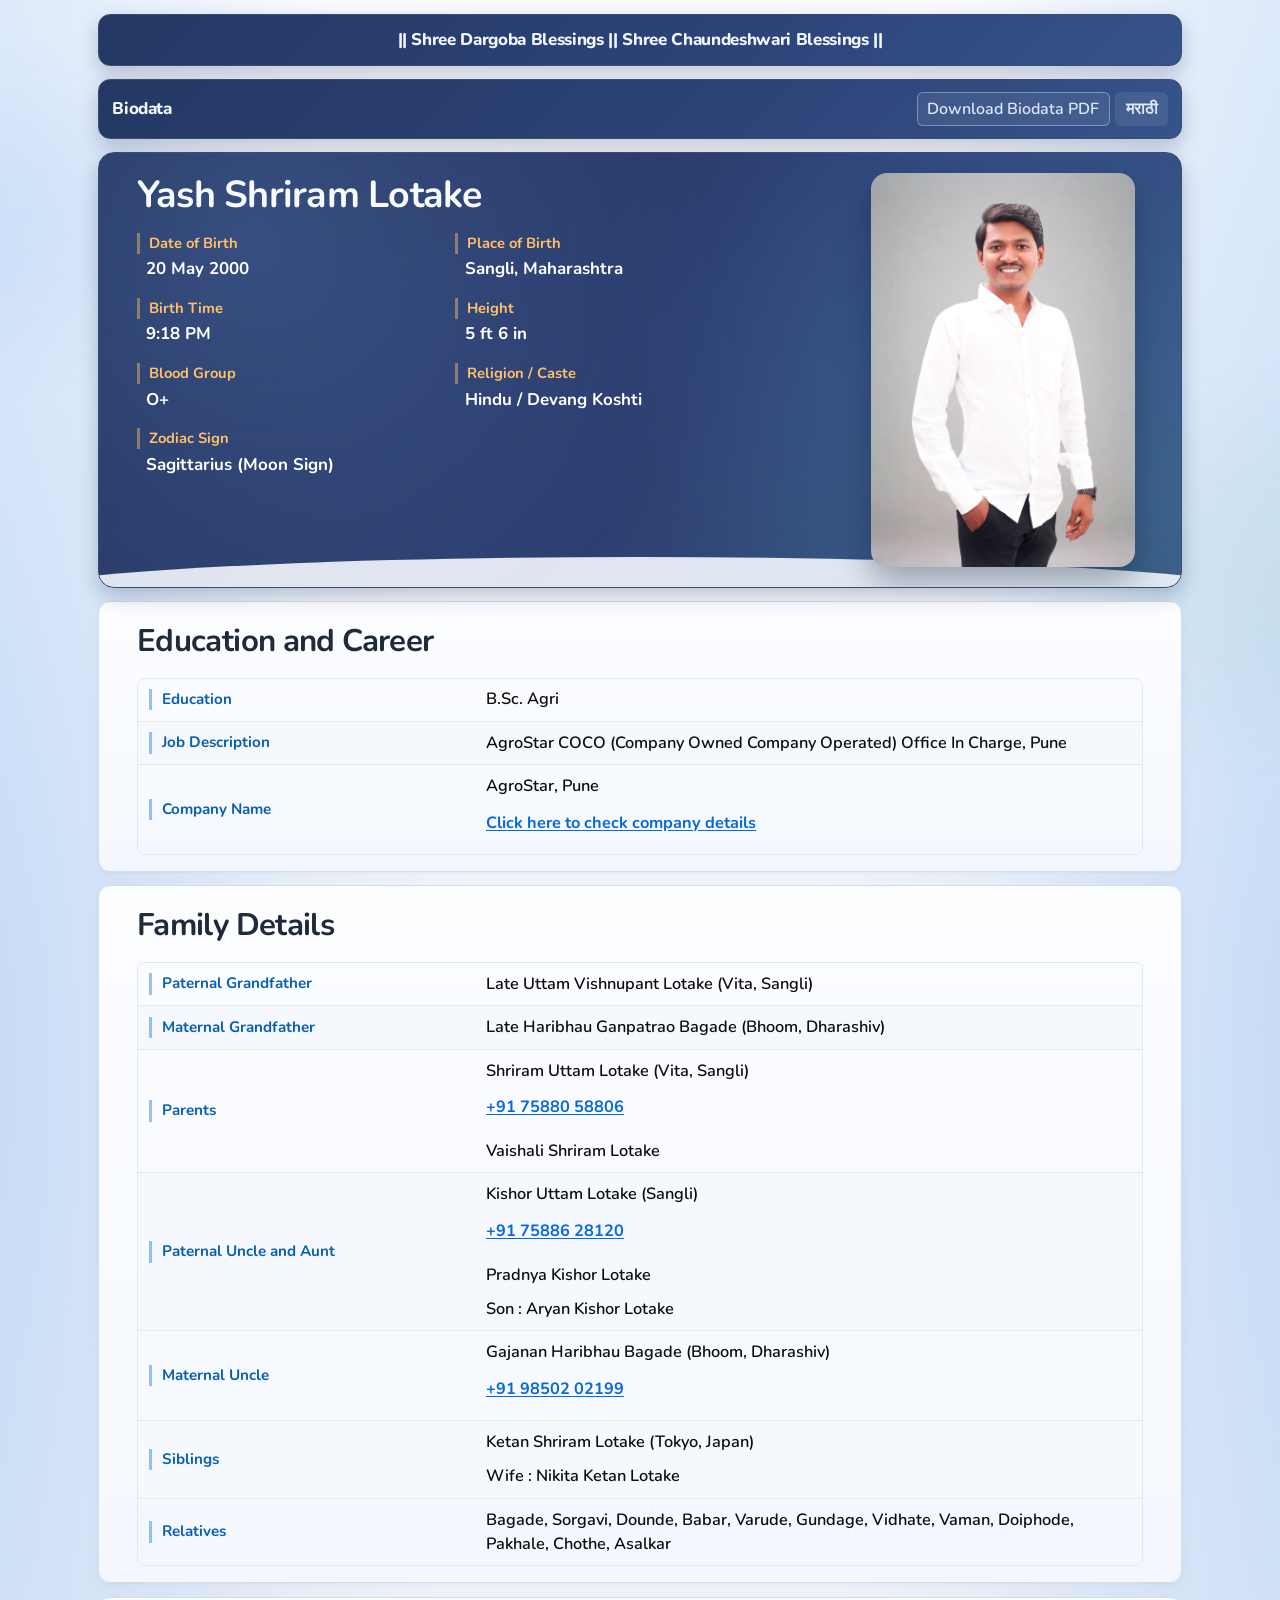
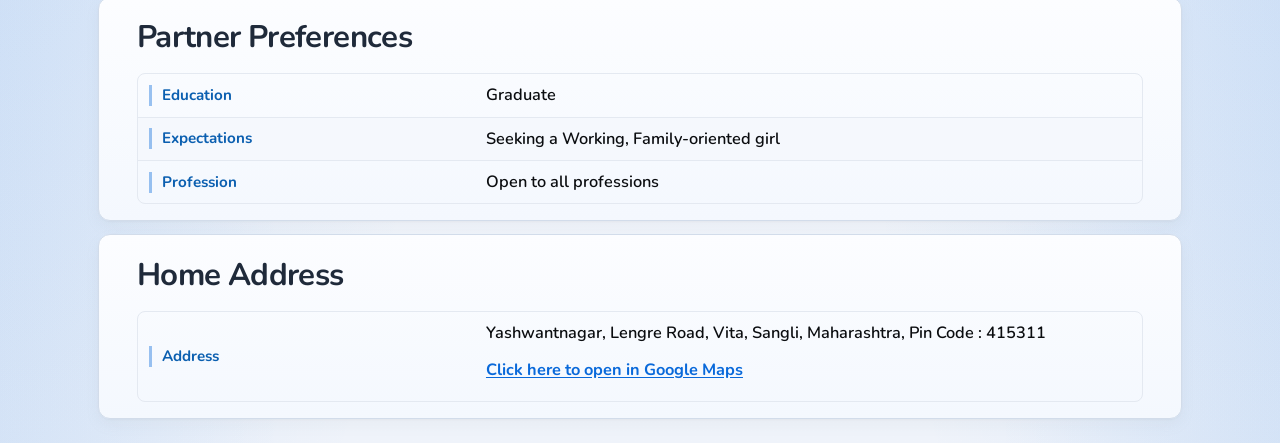
==== commit 457046e6: "Data update" ====
--- a/english/index.html
+++ b/english/index.html
@@ -163,7 +163,7 @@
             </div>
             <div class="detail-row">
               <dt class="detail-key">Job Description</dt>
-              <dd class="detail-value">AgroStar COCO (Company Owned Company Operated) Office In Charge, Manchar, Pune</dd>
+              <dd class="detail-value">AgroStar COCO (Company Owned Company Operated) Office In Charge, Pune</dd>
             </div>
             <div class="detail-row">
               <dt class="detail-key">Company Name</dt>
